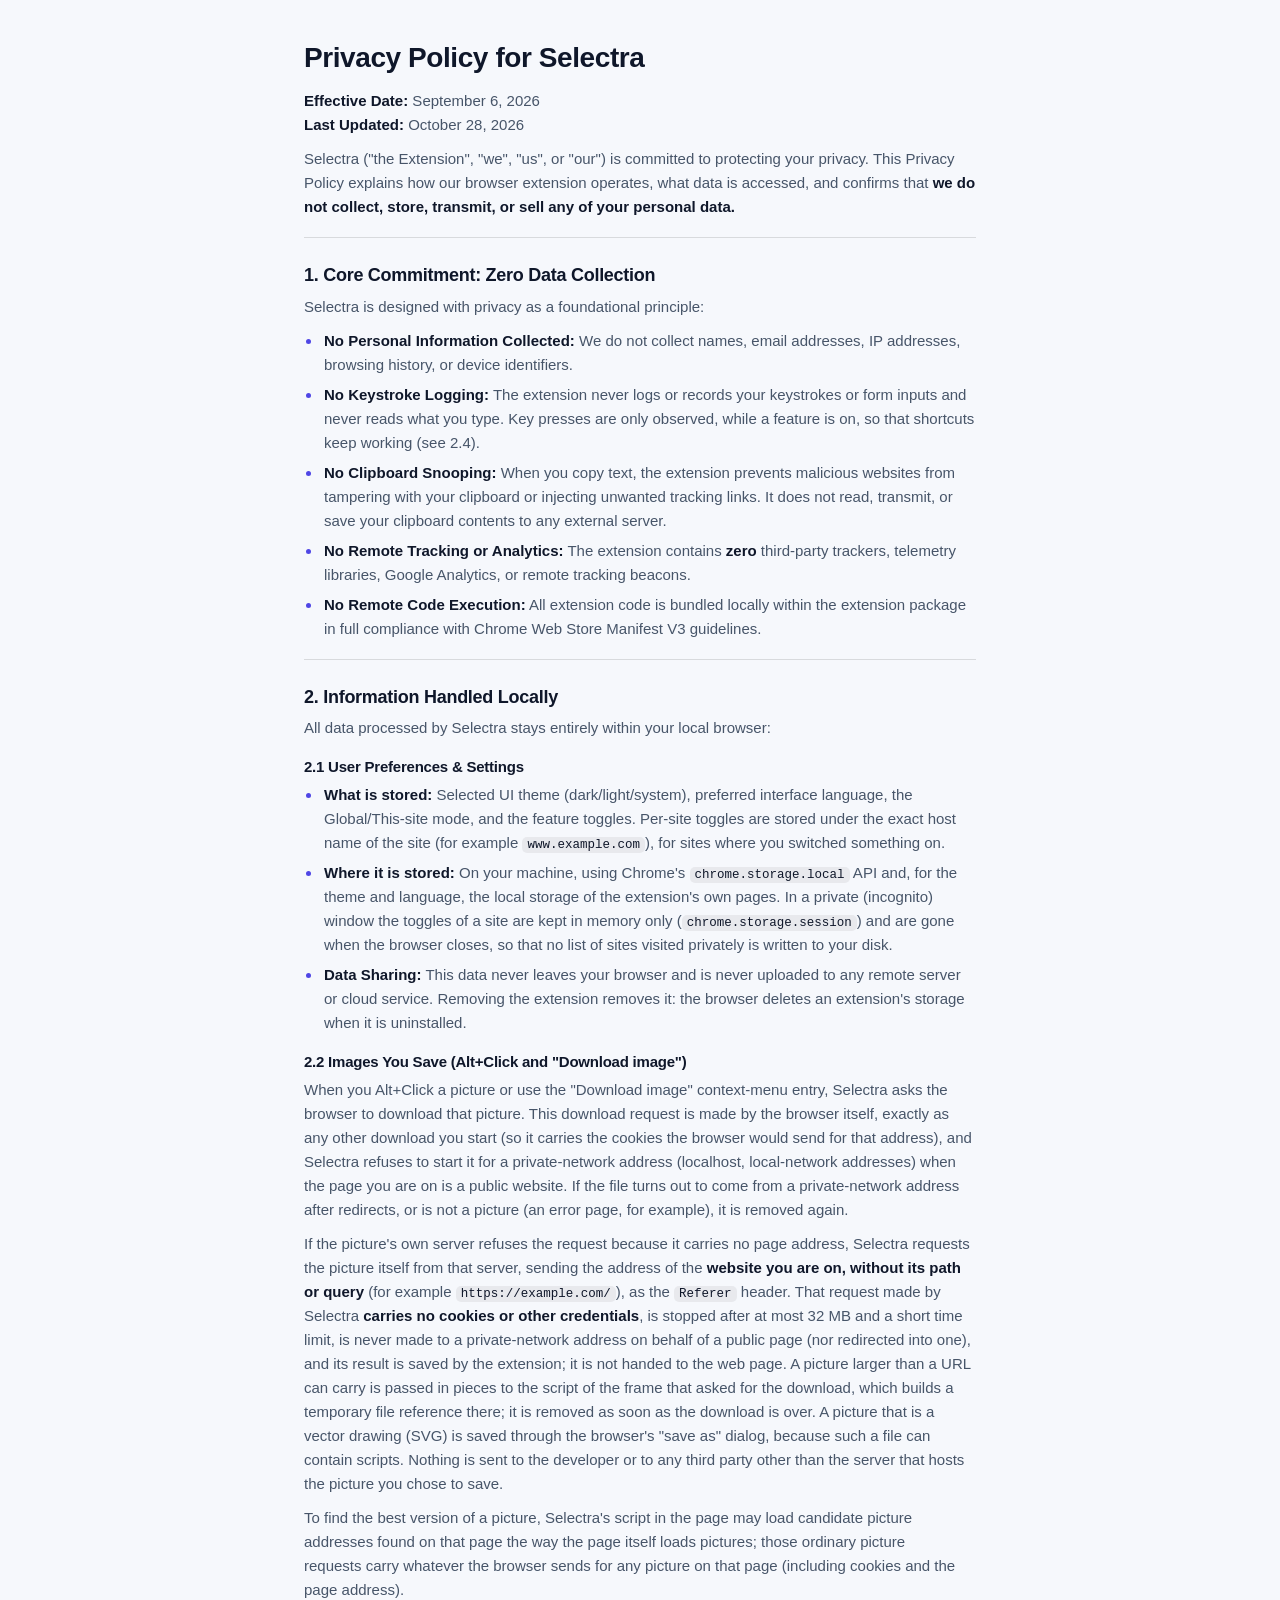
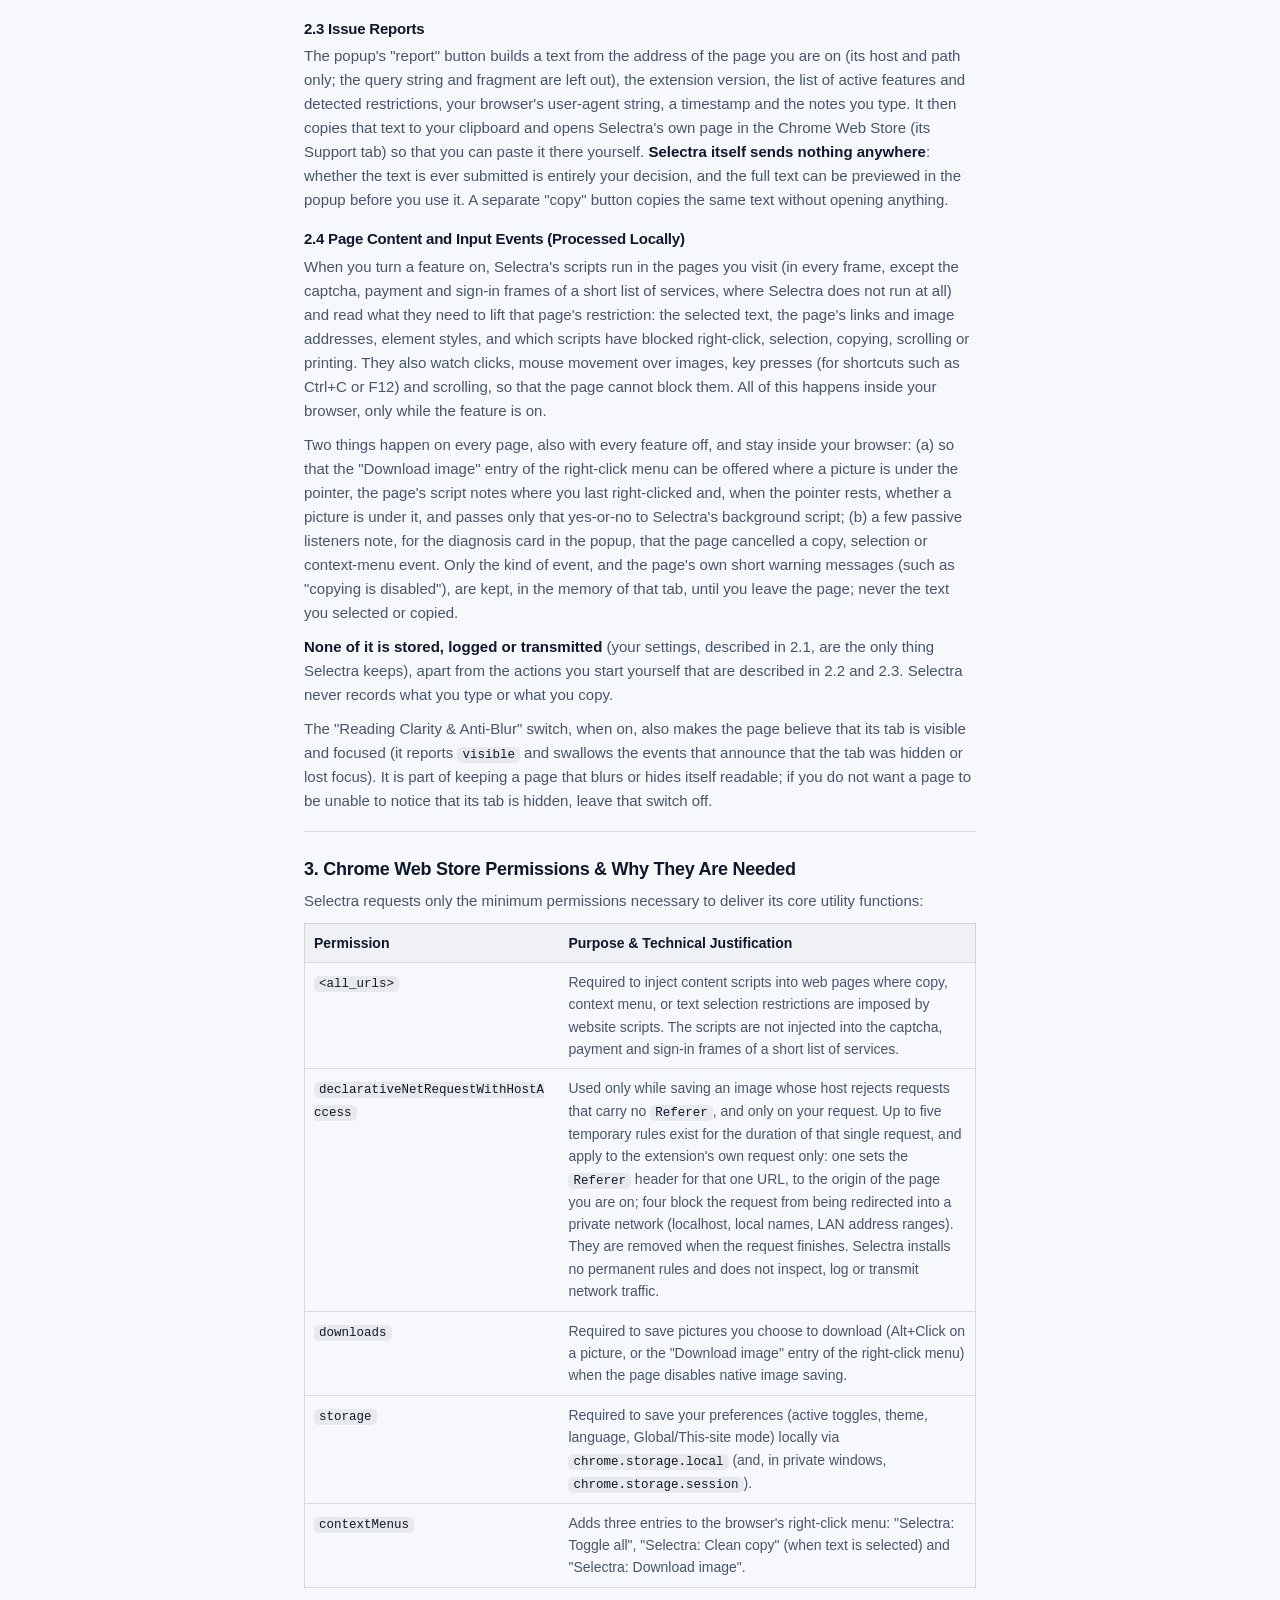
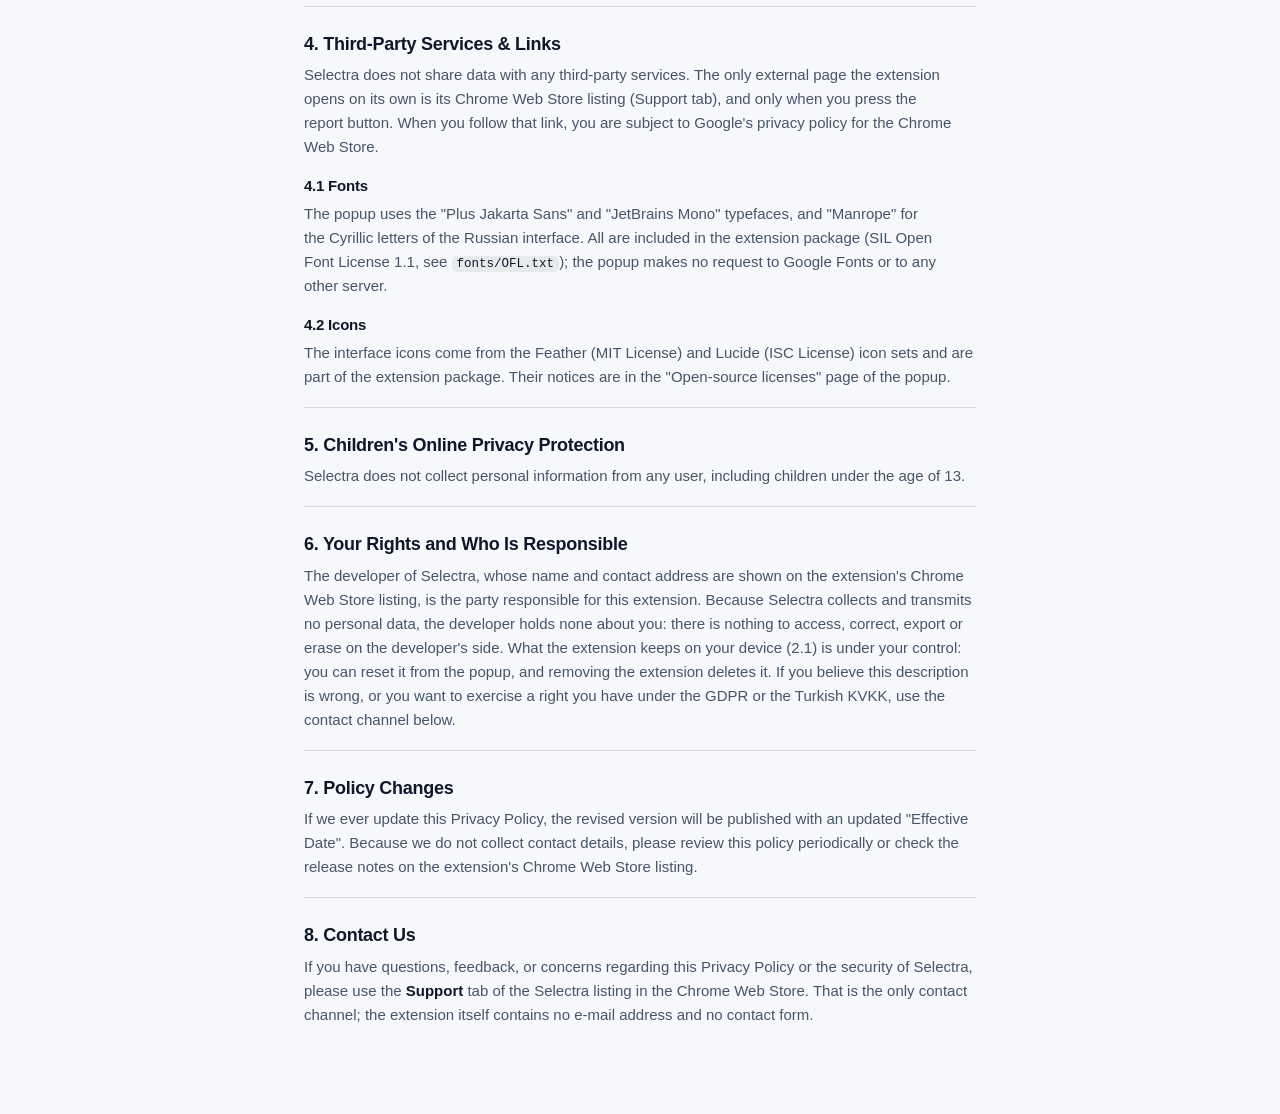
==== docs/privacy/index.html @ c1bef080 "Selectra 1.0.11 First public commit of the Selectra extension source.  This tree reproduces the stor" ====
<!doctype html>
<html lang="en" data-theme="light">
<head>
<meta charset="utf-8">
<meta name="viewport" content="width=device-width, initial-scale=1">
<title>Privacy Policy for Selectra</title>
<style>
/* Shared styling of the legal pages (privacy.html, licenses.html), shown in the popup's viewer and in a tab.
   Palette = popup.css tokens, so the pages match the popup's dark/light theme. Written to read well at ~340px. */

[data-theme="dark"] {
  color-scheme: dark;
  --bg: #07090e;
  --text: #f8fafc;
  --text-2: #a3b0c4;
  --line: rgba(255, 255, 255, 0.10);
  --chip: rgba(255, 255, 255, 0.07);
  --row: rgba(255, 255, 255, 0.03);
  --accent: #818cf8;
}

[data-theme="light"] {
  color-scheme: light;
  --bg: #f6f8fc;
  --text: #0f172a;
  --text-2: #475569;
  --line: rgba(0, 0, 0, 0.12);
  --chip: rgba(0, 0, 0, 0.06);
  --row: rgba(0, 0, 0, 0.028);
  --accent: #4f46e5;
}

*,
*::before,
*::after { box-sizing: border-box; }

html { background: var(--bg); }

/* Slim translucent scrollbar (matches popup.css so embedded legal frames never show a chunky OS scrollbar) */
::-webkit-scrollbar { width: 4px; height: 4px; }
::-webkit-scrollbar-track { background: transparent; }
::-webkit-scrollbar-thumb { background: rgba(148, 163, 184, 0.26); border-radius: 9999px; }
::-webkit-scrollbar-thumb:hover { background: rgba(148, 163, 184, 0.46); }

body {
  margin: 0;
  background: var(--bg);
  color: var(--text);
  font-family: 'Plus Jakarta Sans', -apple-system, BlinkMacSystemFont, 'Segoe UI', Roboto, 'Helvetica Neue', Arial, sans-serif;
  font-size: 13px;
  line-height: 1.6;
  -webkit-font-smoothing: antialiased;
}

.doc {
  max-width: 720px;
  margin: 0 auto;
  padding: 18px 18px 40px;
}

h1, h2, h3 { line-height: 1.25; letter-spacing: -0.015em; text-wrap: balance; }
h1 { margin: 0 0 14px; font-size: 20px; font-weight: 800; }
h2 { margin: 26px 0 8px; font-size: 14.5px; font-weight: 700; scroll-margin-top: 12px; }
h3 { margin: 18px 0 6px; font-size: 13px; font-weight: 700; color: var(--text); }

p, ul { margin: 0 0 10px; }
p { color: var(--text-2); text-wrap: pretty; }
strong { color: var(--text); font-weight: 700; }

ul { padding-left: 18px; color: var(--text-2); }
li { margin: 0 0 6px; padding-left: 2px; }
li::marker { color: var(--accent); }

hr { margin: 18px 0; border: 0; border-top: 1px solid var(--line); }

a { color: var(--accent); text-underline-offset: 2px; }
a:focus-visible { outline: 2px solid var(--accent); outline-offset: 2px; border-radius: 2px; }

code {
  font-family: 'JetBrains Mono', ui-monospace, SFMono-Regular, Menlo, Consolas, monospace;
  font-size: 11px;
  padding: 1px 5px;
  border-radius: 5px;
  background: var(--chip);
  color: var(--text);
  overflow-wrap: anywhere;
}

table {
  width: 100%;
  margin: 8px 0 14px;
  border-collapse: collapse;
  font-size: 12px;
  border: 1px solid var(--line);
  border-radius: 8px;
}
th, td { padding: 8px 9px; text-align: left; vertical-align: top; border-bottom: 1px solid var(--line); }
th { color: var(--text); font-weight: 700; background: var(--row); }
td { color: var(--text-2); }
tbody tr:last-child td { border-bottom: 0; }
td:first-child { width: 38%; }

pre {
  margin: 10px 0 0;
  padding: 12px;
  border: 1px solid var(--line);
  border-radius: 10px;
  background: var(--row);
  color: var(--text-2);
  font-family: 'JetBrains Mono', ui-monospace, SFMono-Regular, Menlo, Consolas, monospace;
  font-size: 10.5px;
  line-height: 1.55;
  white-space: pre-wrap;
  overflow-wrap: anywhere;
}

@media (min-width: 640px) {
  body { font-size: 15px; }
  .doc { padding: 40px 24px 80px; }
  h1 { font-size: 28px; }
  h2 { font-size: 18px; }
  h3 { font-size: 15px; }
  code { font-size: 12.5px; }
  table { font-size: 14px; }
  pre { font-size: 12px; }
}

@media (prefers-reduced-motion: no-preference) {
  html { scroll-behavior: smooth; }
}

/* A narrow window (the popup's viewer is 336 px wide): a table row becomes a block, so no word is broken in the middle of a column */
@media (max-width: 420px) {
  table, tbody, tr, td { display: block; width: 100%; }
  thead { position: absolute; width: 1px; height: 1px; overflow: hidden; clip-path: inset(50%); } /* still read by screen readers */
  tr { padding: 6px 0; border-bottom: 1px solid var(--line); }
  td, td:first-child { width: 100%; padding: 2px 9px; border-bottom: 0; }
  td:first-child { color: var(--text); font-weight: 600; }
}
</style>
<script>
(function () {
  'use strict';

  // Same theme choice as the popup (it stores it in this origin's localStorage); the markup defaults to dark.
  try {
    let saved = localStorage.getItem('superUnlockerTheme');
    try {
      const parsed = JSON.parse(saved);
      if (typeof parsed === 'string') saved = parsed;
    } catch {}
    const theme = saved === 'dark' || saved === 'light'
      ? saved
      : (matchMedia('(prefers-color-scheme: dark)').matches ? 'dark' : 'light');
    document.documentElement.setAttribute('data-theme', theme);
  } catch {}

  // The theme can be switched in the popup while this page is open (in the viewer, or in a tab of its own): follow it.
  window.addEventListener('storage', (event) => {
    if (event.key !== 'superUnlockerTheme') return;
    let value = event.newValue;
    try { const parsed = JSON.parse(value); if (typeof parsed === 'string') value = parsed; } catch {}
    if (value === 'dark' || value === 'light') document.documentElement.setAttribute('data-theme', value);
  });

  // Inside the popup's viewer this page is a frame, and the popup cannot see key presses made in it.
  document.addEventListener('keydown', (e) => {
    if (e.key === 'Escape' && window.parent !== window) {
      try { window.parent.postMessage({ type: 'selectra-legal-close' }, location.origin); } catch {}
    }
  });
})();
</script>
</head>
<body>
<main class="doc">
<h1>Privacy Policy for Selectra</h1>
<p><strong>Effective Date:</strong> September 6, 2026<br>
<strong>Last Updated:</strong> October 28, 2026</p>
<p>Selectra (&quot;the Extension&quot;, &quot;we&quot;, &quot;us&quot;, or &quot;our&quot;) is committed to protecting your privacy. This Privacy Policy explains how our browser extension operates, what data is accessed, and confirms that <strong>we do not collect, store, transmit, or sell any of your personal data.</strong></p>
<hr>
<h2 id="s1">1. Core Commitment: Zero Data Collection</h2>
<p>Selectra is designed with privacy as a foundational principle:</p>
<ul>
<li><strong>No Personal Information Collected:</strong> We do not collect names, email addresses, IP addresses, browsing history, or device identifiers.</li>
<li><strong>No Keystroke Logging:</strong> The extension never logs or records your keystrokes or form inputs and never reads what you type. Key presses are only observed, while a feature is on, so that shortcuts keep working (see 2.4).</li>
<li><strong>No Clipboard Snooping:</strong> When you copy text, the extension prevents malicious websites from tampering with your clipboard or injecting unwanted tracking links. It does not read, transmit, or save your clipboard contents to any external server.</li>
<li><strong>No Remote Tracking or Analytics:</strong> The extension contains <strong>zero</strong> third-party trackers, telemetry libraries, Google Analytics, or remote tracking beacons.</li>
<li><strong>No Remote Code Execution:</strong> All extension code is bundled locally within the extension package in full compliance with Chrome Web Store Manifest V3 guidelines.</li>
</ul>
<hr>
<h2 id="s2">2. Information Handled Locally</h2>
<p>All data processed by Selectra stays entirely within your local browser:</p>
<h3>2.1 User Preferences &amp; Settings</h3>
<ul>
<li><strong>What is stored:</strong> Selected UI theme (dark/light/system), preferred interface language, the Global/This-site mode, and the feature toggles. Per-site toggles are stored under the exact host name of the site (for example <code>www.example.com</code>), for sites where you switched something on.</li>
<li><strong>Where it is stored:</strong> On your machine, using Chrome's <code>chrome.storage.local</code> API and, for the theme and language, the local storage of the extension's own pages. In a private (incognito) window the toggles of a site are kept in memory only (<code>chrome.storage.session</code>) and are gone when the browser closes, so that no list of sites visited privately is written to your disk.</li>
<li><strong>Data Sharing:</strong> This data never leaves your browser and is never uploaded to any remote server or cloud service. Removing the extension removes it: the browser deletes an extension's storage when it is uninstalled.</li>
</ul>
<h3>2.2 Images You Save (Alt+Click and &quot;Download image&quot;)</h3>
<p>When you Alt+Click a picture or use the &quot;Download image&quot; context-menu entry, Selectra asks the browser to download that picture. This download request is made by the browser itself, exactly as any other download you start (so it carries the cookies the browser would send for that address), and Selectra refuses to start it for a private-network address (localhost, local-network addresses) when the page you are on is a public website. If the file turns out to come from a private-network address after redirects, or is not a picture (an error page, for example), it is removed again.</p>
<p>If the picture's own server refuses the request because it carries no page address, Selectra requests the picture itself from that server, sending the address of the <strong>website you are on, without its path or query</strong> (for example <code>https://example.com/</code>), as the <code>Referer</code> header. That request made by Selectra <strong>carries no cookies or other credentials</strong>, is stopped after at most 32 MB and a short time limit, is never made to a private-network address on behalf of a public page (nor redirected into one), and its result is saved by the extension; it is not handed to the web page. A picture larger than a URL can carry is passed in pieces to the script of the frame that asked for the download, which builds a temporary file reference there; it is removed as soon as the download is over. A picture that is a vector drawing (SVG) is saved through the browser's &quot;save as&quot; dialog, because such a file can contain scripts. Nothing is sent to the developer or to any third party other than the server that hosts the picture you chose to save.</p>
<p>To find the best version of a picture, Selectra's script in the page may load candidate picture addresses found on that page the way the page itself loads pictures; those ordinary picture requests carry whatever the browser sends for any picture on that page (including cookies and the page address).</p>
<h3>2.3 Issue Reports</h3>
<p>The popup's &quot;report&quot; button builds a text from the address of the page you are on (its host and path only; the query string and fragment are left out), the extension version, the list of active features and detected restrictions, your browser's user-agent string, a timestamp and the notes you type. It then copies that text to your clipboard and opens Selectra's own page in the Chrome Web Store (its Support tab) so that you can paste it there yourself. <strong>Selectra itself sends nothing anywhere</strong>: whether the text is ever submitted is entirely your decision, and the full text can be previewed in the popup before you use it. A separate &quot;copy&quot; button copies the same text without opening anything.</p>
<h3>2.4 Page Content and Input Events (Processed Locally)</h3>
<p>When you turn a feature on, Selectra's scripts run in the pages you visit (in every frame, except the captcha, payment and sign-in frames of a short list of services, where Selectra does not run at all) and read what they need to lift that page's restriction: the selected text, the page's links and image addresses, element styles, and which scripts have blocked right-click, selection, copying, scrolling or printing. They also watch clicks, mouse movement over images, key presses (for shortcuts such as Ctrl+C or F12) and scrolling, so that the page cannot block them. All of this happens inside your browser, only while the feature is on.</p>
<p>Two things happen on every page, also with every feature off, and stay inside your browser: (a) so that the &quot;Download image&quot; entry of the right-click menu can be offered where a picture is under the pointer, the page's script notes where you last right-clicked and, when the pointer rests, whether a picture is under it, and passes only that yes-or-no to Selectra's background script; (b) a few passive listeners note, for the diagnosis card in the popup, that the page cancelled a copy, selection or context-menu event. Only the kind of event, and the page's own short warning messages (such as &quot;copying is disabled&quot;), are kept, in the memory of that tab, until you leave the page; never the text you selected or copied.</p>
<p><strong>None of it is stored, logged or transmitted</strong> (your settings, described in 2.1, are the only thing Selectra keeps), apart from the actions you start yourself that are described in 2.2 and 2.3. Selectra never records what you type or what you copy.</p>
<p>The &quot;Reading Clarity &amp; Anti-Blur&quot; switch, when on, also makes the page believe that its tab is visible and focused (it reports <code>visible</code> and swallows the events that announce that the tab was hidden or lost focus). It is part of keeping a page that blurs or hides itself readable; if you do not want a page to be unable to notice that its tab is hidden, leave that switch off.</p>
<hr>
<h2 id="s3">3. Chrome Web Store Permissions &amp; Why They Are Needed</h2>
<p>Selectra requests only the minimum permissions necessary to deliver its core utility functions:</p>
<table>
<thead>
<tr>
<th>Permission</th>
<th>Purpose &amp; Technical Justification</th>
</tr>
</thead>
<tbody>
<tr>
<td><code>&lt;all_urls&gt;</code></td>
<td>Required to inject content scripts into web pages where copy, context menu, or text selection restrictions are imposed by website scripts. The scripts are not injected into the captcha, payment and sign-in frames of a short list of services.</td>
</tr>
<tr>
<td><code>declarativeNetRequestWithHostAccess</code></td>
<td>Used only while saving an image whose host rejects requests that carry no <code>Referer</code>, and only on your request. Up to five temporary rules exist for the duration of that single request, and apply to the extension's own request only: one sets the <code>Referer</code> header for that one URL, to the origin of the page you are on; four block the request from being redirected into a private network (localhost, local names, LAN address ranges). They are removed when the request finishes. Selectra installs no permanent rules and does not inspect, log or transmit network traffic.</td>
</tr>
<tr>
<td><code>downloads</code></td>
<td>Required to save pictures you choose to download (Alt+Click on a picture, or the &quot;Download image&quot; entry of the right-click menu) when the page disables native image saving.</td>
</tr>
<tr>
<td><code>storage</code></td>
<td>Required to save your preferences (active toggles, theme, language, Global/This-site mode) locally via <code>chrome.storage.local</code> (and, in private windows, <code>chrome.storage.session</code>).</td>
</tr>
<tr>
<td><code>contextMenus</code></td>
<td>Adds three entries to the browser's right-click menu: &quot;Selectra: Toggle all&quot;, &quot;Selectra: Clean copy&quot; (when text is selected) and &quot;Selectra: Download image&quot;.</td>
</tr>
</tbody>
</table>
<hr>
<h2 id="s4">4. Third-Party Services &amp; Links</h2>
<p>Selectra does not share data with any third-party services. The only external page the extension opens on its own is its Chrome Web Store listing (Support tab), and only when you press the report button. When you follow that link, you are subject to Google's privacy policy for the Chrome Web Store.</p>
<h3>4.1 Fonts</h3>
<p>The popup uses the &quot;Plus Jakarta Sans&quot; and &quot;JetBrains Mono&quot; typefaces, and &quot;Manrope&quot; for the Cyrillic letters of the Russian interface. All are included in the extension package (SIL Open Font License 1.1, see <code>fonts/OFL.txt</code>); the popup makes no request to Google Fonts or to any other server.</p>
<h3>4.2 Icons</h3>
<p>The interface icons come from the Feather (MIT License) and Lucide (ISC License) icon sets and are part of the extension package. Their notices are in the &quot;Open-source licenses&quot; page of the popup.</p>
<hr>
<h2 id="s5">5. Children's Online Privacy Protection</h2>
<p>Selectra does not collect personal information from any user, including children under the age of 13.</p>
<hr>
<h2 id="s6">6. Your Rights and Who Is Responsible</h2>
<p>The developer of Selectra, whose name and contact address are shown on the extension's Chrome Web Store listing, is the party responsible for this extension. Because Selectra collects and transmits no personal data, the developer holds none about you: there is nothing to access, correct, export or erase on the developer's side. What the extension keeps on your device (2.1) is under your control: you can reset it from the popup, and removing the extension deletes it. If you believe this description is wrong, or you want to exercise a right you have under the GDPR or the Turkish KVKK, use the contact channel below.</p>
<hr>
<h2 id="s7">7. Policy Changes</h2>
<p>If we ever update this Privacy Policy, the revised version will be published with an updated &quot;Effective Date&quot;. Because we do not collect contact details, please review this policy periodically or check the release notes on the extension's Chrome Web Store listing.</p>
<hr>
<h2 id="s8">8. Contact Us</h2>
<p>If you have questions, feedback, or concerns regarding this Privacy Policy or the security of Selectra, please use the <strong>Support</strong> tab of the Selectra listing in the Chrome Web Store. That is the only contact channel; the extension itself contains no e-mail address and no contact form.</p>
</main>
</body>
</html>
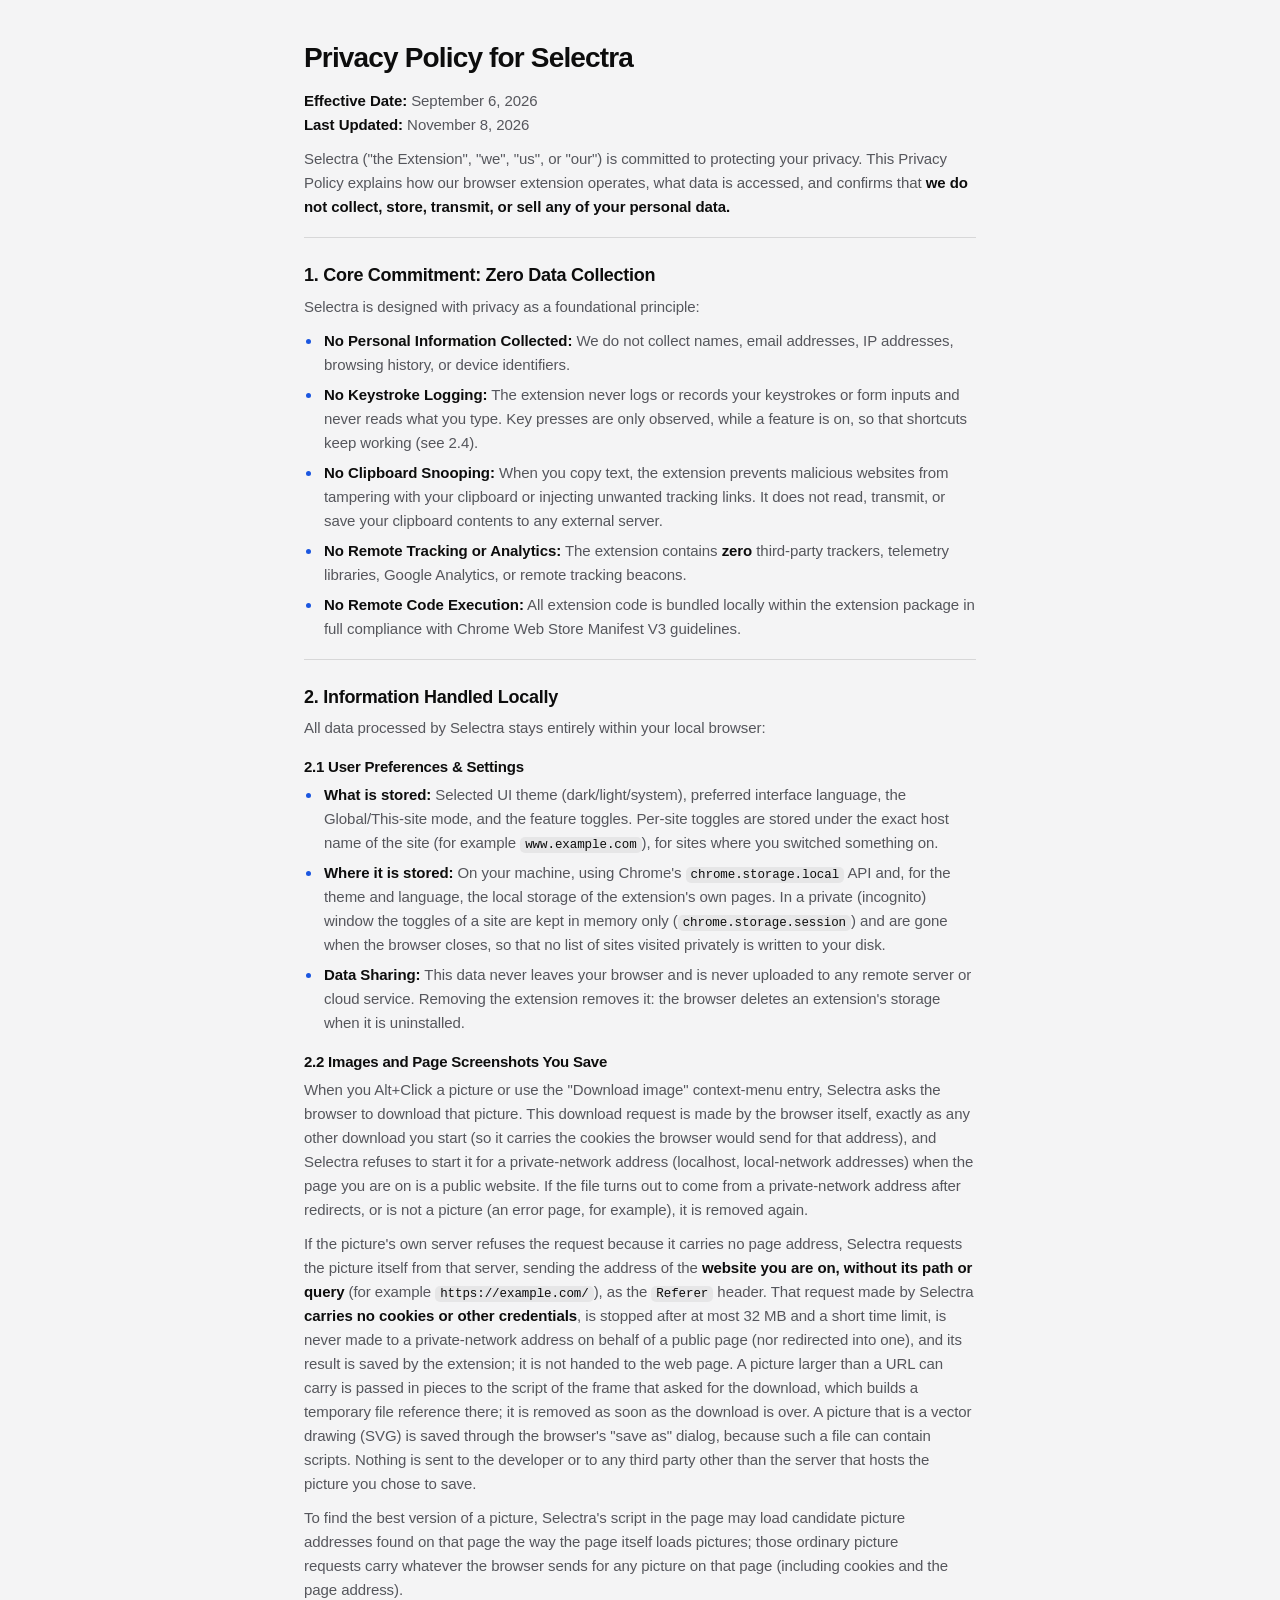
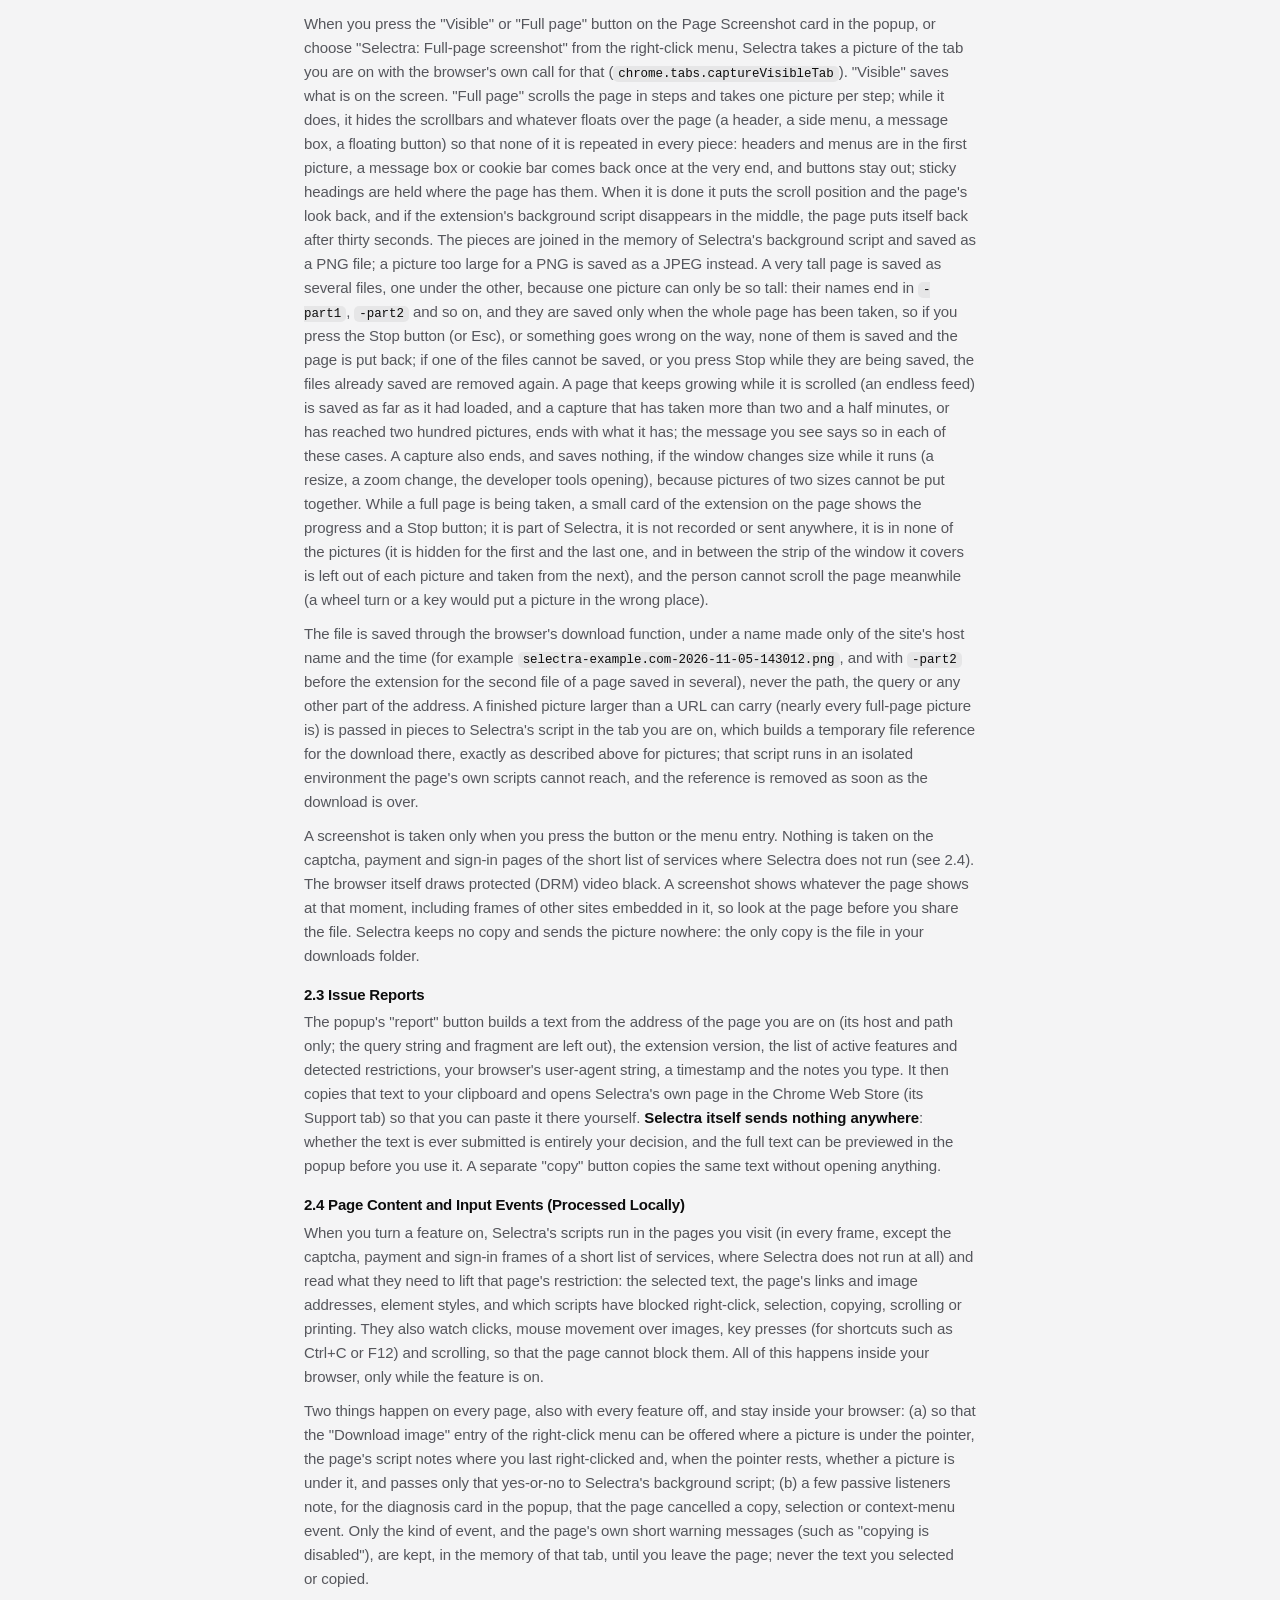
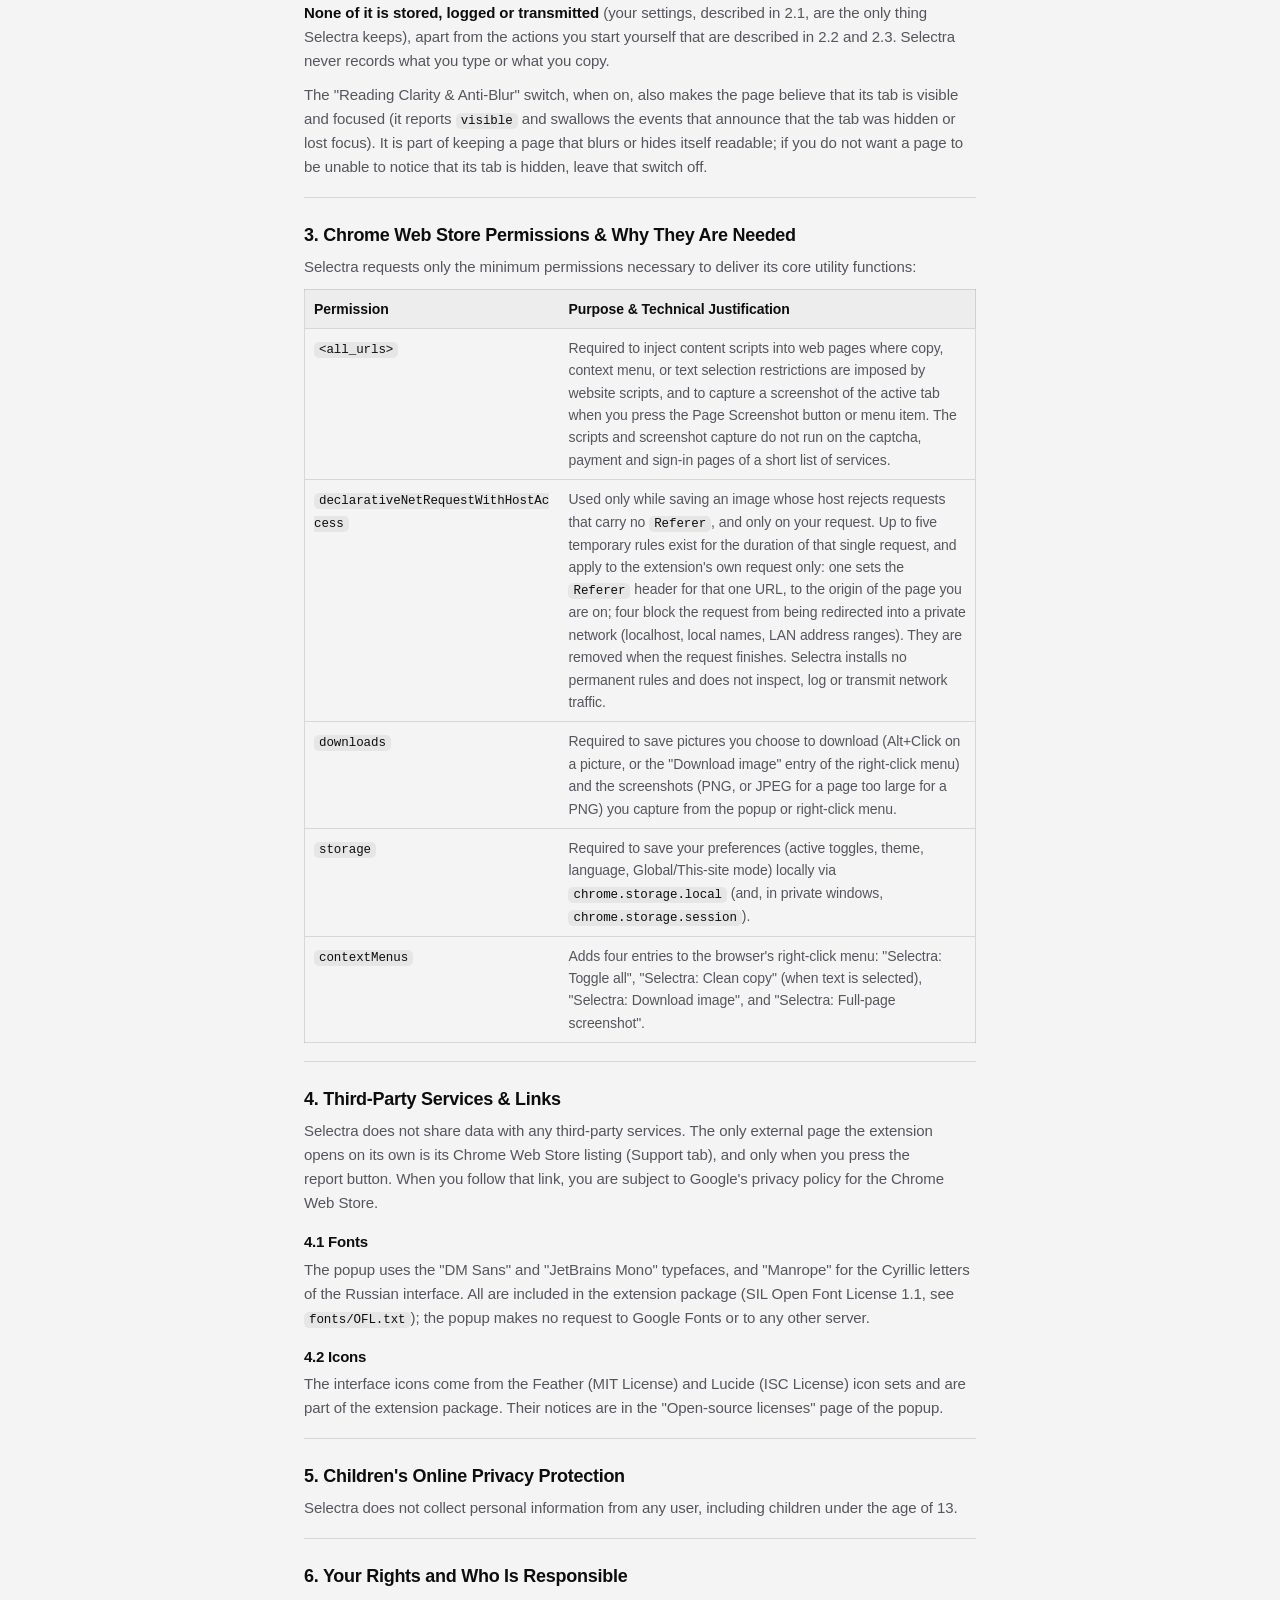
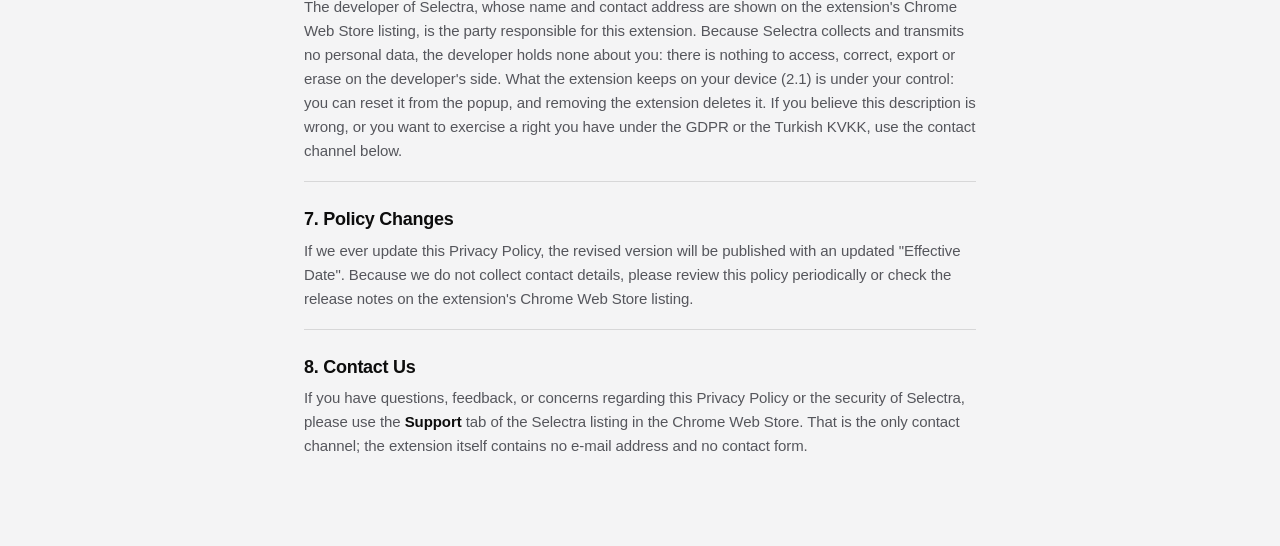
==== commit 05c17c95: "Selectra 1.1.0 A new look, Page Screenshot and a round of hardening (details in CHANGELOG.md):  - Th" ====
--- a/docs/privacy/index.html
+++ b/docs/privacy/index.html
@@ -10,24 +10,26 @@
 
 [data-theme="dark"] {
   color-scheme: dark;
-  --bg: #07090e;
-  --text: #f8fafc;
-  --text-2: #a3b0c4;
+  --bg: #0d0d0d;
+  --text: #fafafa;
+  --text-2: #a1a2a7;
   --line: rgba(255, 255, 255, 0.10);
   --chip: rgba(255, 255, 255, 0.07);
   --row: rgba(255, 255, 255, 0.03);
-  --accent: #818cf8;
+  --accent: #60a5ff;
+  --scrollbar: rgba(255, 255, 255, 0.18);
 }
 
 [data-theme="light"] {
   color-scheme: light;
-  --bg: #f6f8fc;
-  --text: #0f172a;
-  --text-2: #475569;
-  --line: rgba(0, 0, 0, 0.12);
-  --chip: rgba(0, 0, 0, 0.06);
-  --row: rgba(0, 0, 0, 0.028);
-  --accent: #4f46e5;
+  --bg: #f4f4f5;
+  --text: #0d0d0d;
+  --text-2: #55565c;
+  --line: rgba(13, 13, 13, 0.12);
+  --chip: rgba(13, 13, 13, 0.06);
+  --row: rgba(13, 13, 13, 0.028);
+  --accent: #1a56e0;
+  --scrollbar: rgba(13, 13, 13, 0.22);
 }
 
 *,
@@ -39,16 +41,16 @@
 /* Slim translucent scrollbar (matches popup.css so embedded legal frames never show a chunky OS scrollbar) */
 ::-webkit-scrollbar { width: 4px; height: 4px; }
 ::-webkit-scrollbar-track { background: transparent; }
-::-webkit-scrollbar-thumb { background: rgba(148, 163, 184, 0.26); border-radius: 9999px; }
-::-webkit-scrollbar-thumb:hover { background: rgba(148, 163, 184, 0.46); }
+::-webkit-scrollbar-thumb { background: var(--scrollbar); border-radius: 9999px; }
 
 body {
   margin: 0;
   background: var(--bg);
   color: var(--text);
-  font-family: 'Plus Jakarta Sans', -apple-system, BlinkMacSystemFont, 'Segoe UI', Roboto, 'Helvetica Neue', Arial, sans-serif;
+  font-family: 'DM Sans', -apple-system, BlinkMacSystemFont, 'Segoe UI', Roboto, 'Helvetica Neue', Arial, sans-serif;
   font-size: 13px;
   line-height: 1.6;
+  letter-spacing: -0.005em;
   -webkit-font-smoothing: antialiased;
 }
 
@@ -59,7 +61,7 @@
 }
 
 h1, h2, h3 { line-height: 1.25; letter-spacing: -0.015em; text-wrap: balance; }
-h1 { margin: 0 0 14px; font-size: 20px; font-weight: 800; }
+h1 { margin: 0 0 14px; font-size: 20px; font-weight: 700; letter-spacing: -0.03em; }
 h2 { margin: 26px 0 8px; font-size: 14.5px; font-weight: 700; scroll-margin-top: 12px; }
 h3 { margin: 18px 0 6px; font-size: 13px; font-weight: 700; color: var(--text); }
 
@@ -176,7 +178,7 @@
 <main class="doc">
 <h1>Privacy Policy for Selectra</h1>
 <p><strong>Effective Date:</strong> September 6, 2026<br>
-<strong>Last Updated:</strong> October 28, 2026</p>
+<strong>Last Updated:</strong> November 8, 2026</p>
 <p>Selectra (&quot;the Extension&quot;, &quot;we&quot;, &quot;us&quot;, or &quot;our&quot;) is committed to protecting your privacy. This Privacy Policy explains how our browser extension operates, what data is accessed, and confirms that <strong>we do not collect, store, transmit, or sell any of your personal data.</strong></p>
 <hr>
 <h2 id="s1">1. Core Commitment: Zero Data Collection</h2>
@@ -197,10 +199,13 @@
 <li><strong>Where it is stored:</strong> On your machine, using Chrome's <code>chrome.storage.local</code> API and, for the theme and language, the local storage of the extension's own pages. In a private (incognito) window the toggles of a site are kept in memory only (<code>chrome.storage.session</code>) and are gone when the browser closes, so that no list of sites visited privately is written to your disk.</li>
 <li><strong>Data Sharing:</strong> This data never leaves your browser and is never uploaded to any remote server or cloud service. Removing the extension removes it: the browser deletes an extension's storage when it is uninstalled.</li>
 </ul>
-<h3>2.2 Images You Save (Alt+Click and &quot;Download image&quot;)</h3>
+<h3>2.2 Images and Page Screenshots You Save</h3>
 <p>When you Alt+Click a picture or use the &quot;Download image&quot; context-menu entry, Selectra asks the browser to download that picture. This download request is made by the browser itself, exactly as any other download you start (so it carries the cookies the browser would send for that address), and Selectra refuses to start it for a private-network address (localhost, local-network addresses) when the page you are on is a public website. If the file turns out to come from a private-network address after redirects, or is not a picture (an error page, for example), it is removed again.</p>
 <p>If the picture's own server refuses the request because it carries no page address, Selectra requests the picture itself from that server, sending the address of the <strong>website you are on, without its path or query</strong> (for example <code>https://example.com/</code>), as the <code>Referer</code> header. That request made by Selectra <strong>carries no cookies or other credentials</strong>, is stopped after at most 32 MB and a short time limit, is never made to a private-network address on behalf of a public page (nor redirected into one), and its result is saved by the extension; it is not handed to the web page. A picture larger than a URL can carry is passed in pieces to the script of the frame that asked for the download, which builds a temporary file reference there; it is removed as soon as the download is over. A picture that is a vector drawing (SVG) is saved through the browser's &quot;save as&quot; dialog, because such a file can contain scripts. Nothing is sent to the developer or to any third party other than the server that hosts the picture you chose to save.</p>
 <p>To find the best version of a picture, Selectra's script in the page may load candidate picture addresses found on that page the way the page itself loads pictures; those ordinary picture requests carry whatever the browser sends for any picture on that page (including cookies and the page address).</p>
+<p>When you press the &quot;Visible&quot; or &quot;Full page&quot; button on the Page Screenshot card in the popup, or choose &quot;Selectra: Full-page screenshot&quot; from the right-click menu, Selectra takes a picture of the tab you are on with the browser's own call for that (<code>chrome.tabs.captureVisibleTab</code>). &quot;Visible&quot; saves what is on the screen. &quot;Full page&quot; scrolls the page in steps and takes one picture per step; while it does, it hides the scrollbars and whatever floats over the page (a header, a side menu, a message box, a floating button) so that none of it is repeated in every piece: headers and menus are in the first picture, a message box or cookie bar comes back once at the very end, and buttons stay out; sticky headings are held where the page has them. When it is done it puts the scroll position and the page's look back, and if the extension's background script disappears in the middle, the page puts itself back after thirty seconds. The pieces are joined in the memory of Selectra's background script and saved as a PNG file; a picture too large for a PNG is saved as a JPEG instead. A very tall page is saved as several files, one under the other, because one picture can only be so tall: their names end in <code>-part1</code>, <code>-part2</code> and so on, and they are saved only when the whole page has been taken, so if you press the Stop button (or Esc), or something goes wrong on the way, none of them is saved and the page is put back; if one of the files cannot be saved, or you press Stop while they are being saved, the files already saved are removed again. A page that keeps growing while it is scrolled (an endless feed) is saved as far as it had loaded, and a capture that has taken more than two and a half minutes, or has reached two hundred pictures, ends with what it has; the message you see says so in each of these cases. A capture also ends, and saves nothing, if the window changes size while it runs (a resize, a zoom change, the developer tools opening), because pictures of two sizes cannot be put together. While a full page is being taken, a small card of the extension on the page shows the progress and a Stop button; it is part of Selectra, it is not recorded or sent anywhere, it is in none of the pictures (it is hidden for the first and the last one, and in between the strip of the window it covers is left out of each picture and taken from the next), and the person cannot scroll the page meanwhile (a wheel turn or a key would put a picture in the wrong place).</p>
+<p>The file is saved through the browser's download function, under a name made only of the site's host name and the time (for example <code>selectra-example.com-2026-11-05-143012.png</code>, and with <code>-part2</code> before the extension for the second file of a page saved in several), never the path, the query or any other part of the address. A finished picture larger than a URL can carry (nearly every full-page picture is) is passed in pieces to Selectra's script in the tab you are on, which builds a temporary file reference for the download there, exactly as described above for pictures; that script runs in an isolated environment the page's own scripts cannot reach, and the reference is removed as soon as the download is over.</p>
+<p>A screenshot is taken only when you press the button or the menu entry. Nothing is taken on the captcha, payment and sign-in pages of the short list of services where Selectra does not run (see 2.4). The browser itself draws protected (DRM) video black. A screenshot shows whatever the page shows at that moment, including frames of other sites embedded in it, so look at the page before you share the file. Selectra keeps no copy and sends the picture nowhere: the only copy is the file in your downloads folder.</p>
 <h3>2.3 Issue Reports</h3>
 <p>The popup's &quot;report&quot; button builds a text from the address of the page you are on (its host and path only; the query string and fragment are left out), the extension version, the list of active features and detected restrictions, your browser's user-agent string, a timestamp and the notes you type. It then copies that text to your clipboard and opens Selectra's own page in the Chrome Web Store (its Support tab) so that you can paste it there yourself. <strong>Selectra itself sends nothing anywhere</strong>: whether the text is ever submitted is entirely your decision, and the full text can be previewed in the popup before you use it. A separate &quot;copy&quot; button copies the same text without opening anything.</p>
 <h3>2.4 Page Content and Input Events (Processed Locally)</h3>
@@ -221,7 +226,7 @@
 <tbody>
 <tr>
 <td><code>&lt;all_urls&gt;</code></td>
-<td>Required to inject content scripts into web pages where copy, context menu, or text selection restrictions are imposed by website scripts. The scripts are not injected into the captcha, payment and sign-in frames of a short list of services.</td>
+<td>Required to inject content scripts into web pages where copy, context menu, or text selection restrictions are imposed by website scripts, and to capture a screenshot of the active tab when you press the Page Screenshot button or menu item. The scripts and screenshot capture do not run on the captcha, payment and sign-in pages of a short list of services.</td>
 </tr>
 <tr>
 <td><code>declarativeNetRequestWithHostAccess</code></td>
@@ -229,7 +234,7 @@
 </tr>
 <tr>
 <td><code>downloads</code></td>
-<td>Required to save pictures you choose to download (Alt+Click on a picture, or the &quot;Download image&quot; entry of the right-click menu) when the page disables native image saving.</td>
+<td>Required to save pictures you choose to download (Alt+Click on a picture, or the &quot;Download image&quot; entry of the right-click menu) and the screenshots (PNG, or JPEG for a page too large for a PNG) you capture from the popup or right-click menu.</td>
 </tr>
 <tr>
 <td><code>storage</code></td>
@@ -237,7 +242,7 @@
 </tr>
 <tr>
 <td><code>contextMenus</code></td>
-<td>Adds three entries to the browser's right-click menu: &quot;Selectra: Toggle all&quot;, &quot;Selectra: Clean copy&quot; (when text is selected) and &quot;Selectra: Download image&quot;.</td>
+<td>Adds four entries to the browser's right-click menu: &quot;Selectra: Toggle all&quot;, &quot;Selectra: Clean copy&quot; (when text is selected), &quot;Selectra: Download image&quot;, and &quot;Selectra: Full-page screenshot&quot;.</td>
 </tr>
 </tbody>
 </table>
@@ -245,7 +250,7 @@
 <h2 id="s4">4. Third-Party Services &amp; Links</h2>
 <p>Selectra does not share data with any third-party services. The only external page the extension opens on its own is its Chrome Web Store listing (Support tab), and only when you press the report button. When you follow that link, you are subject to Google's privacy policy for the Chrome Web Store.</p>
 <h3>4.1 Fonts</h3>
-<p>The popup uses the &quot;Plus Jakarta Sans&quot; and &quot;JetBrains Mono&quot; typefaces, and &quot;Manrope&quot; for the Cyrillic letters of the Russian interface. All are included in the extension package (SIL Open Font License 1.1, see <code>fonts/OFL.txt</code>); the popup makes no request to Google Fonts or to any other server.</p>
+<p>The popup uses the &quot;DM Sans&quot; and &quot;JetBrains Mono&quot; typefaces, and &quot;Manrope&quot; for the Cyrillic letters of the Russian interface. All are included in the extension package (SIL Open Font License 1.1, see <code>fonts/OFL.txt</code>); the popup makes no request to Google Fonts or to any other server.</p>
 <h3>4.2 Icons</h3>
 <p>The interface icons come from the Feather (MIT License) and Lucide (ISC License) icon sets and are part of the extension package. Their notices are in the &quot;Open-source licenses&quot; page of the popup.</p>
 <hr>
